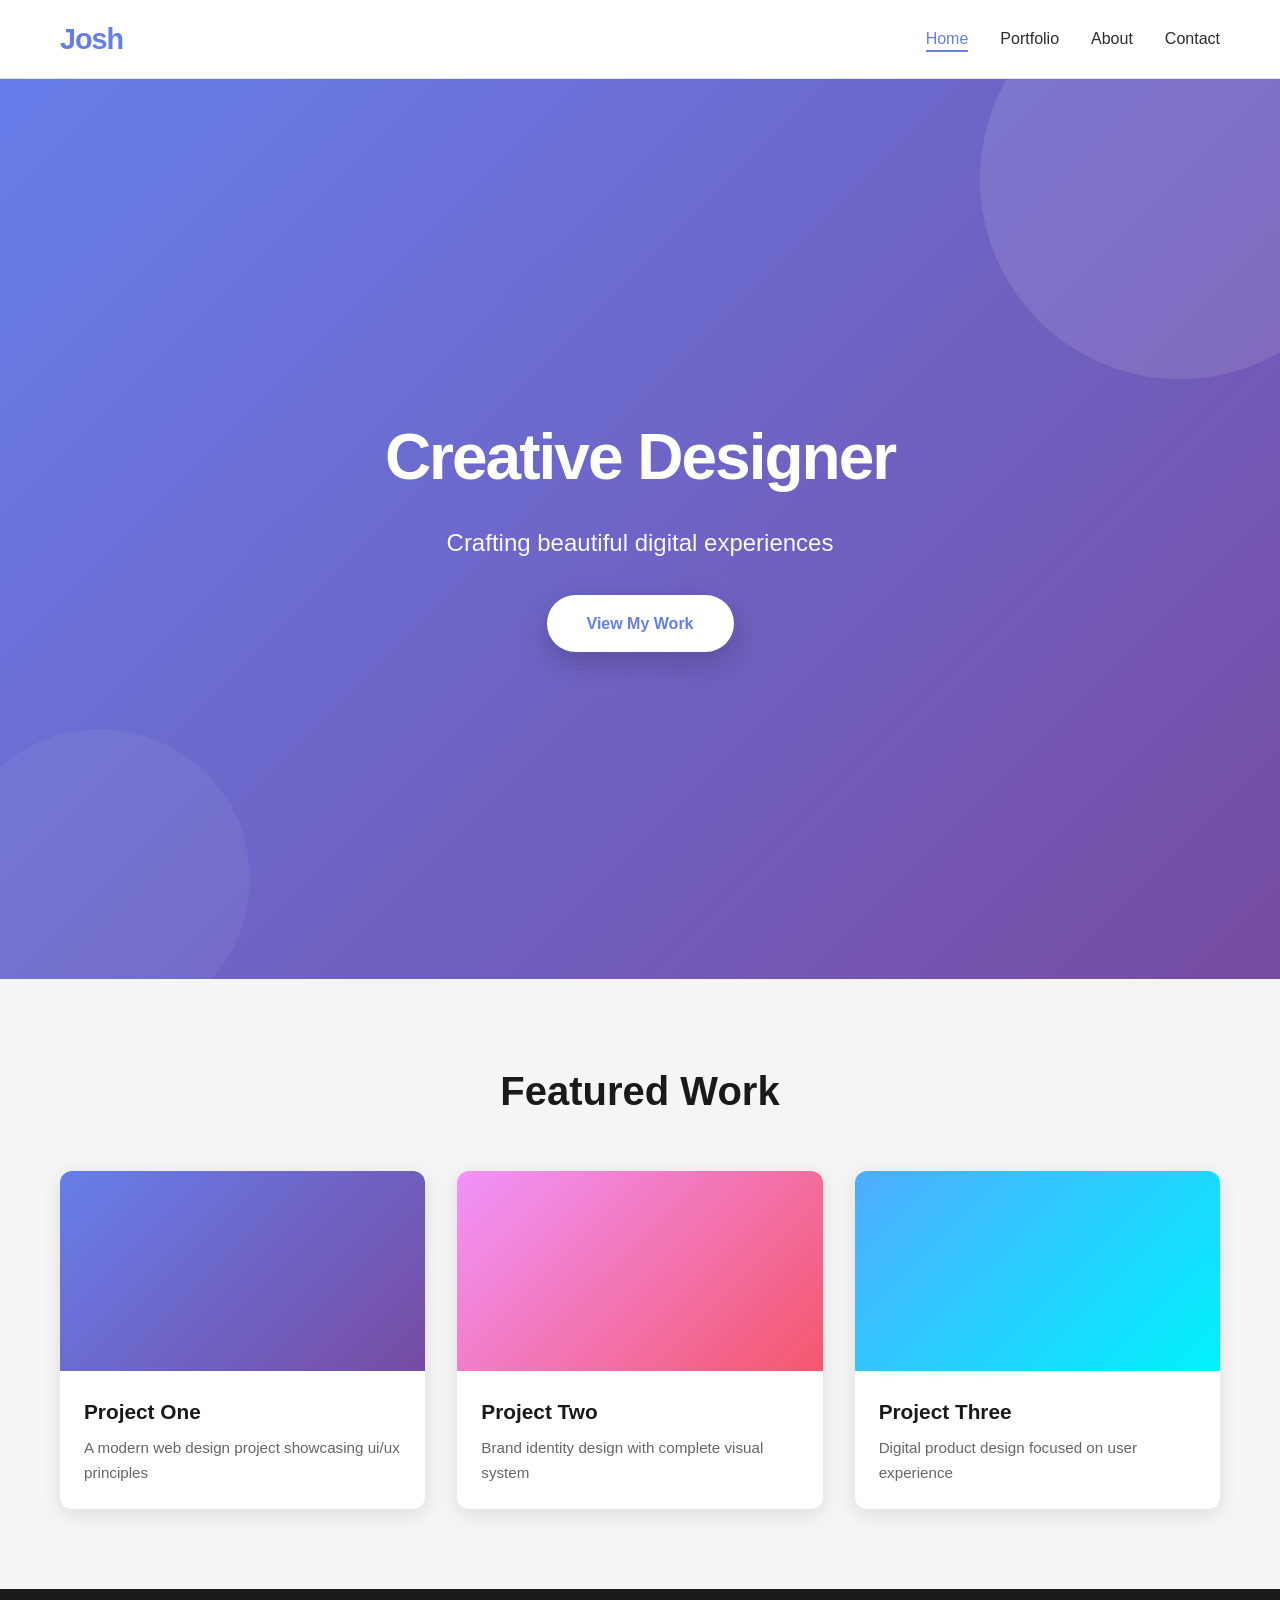
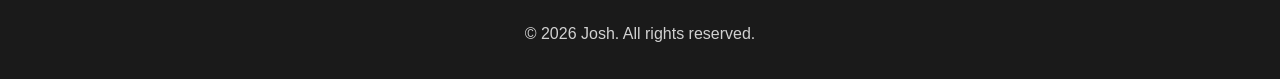
==== index.html @ e6ee7c11 "first commit" ====
<!DOCTYPE html>
<html lang="en">
<head>
    <meta charset="UTF-8">
    <meta name="viewport" content="width=device-width, initial-scale=1.0">
    <title>Josh - Designer</title>
    <link rel="stylesheet" href="css/style.css">
</head>
<body>
    <nav class="navbar">
        <div class="nav-container">
            <div class="logo">Josh</div>
            <ul class="nav-menu">
                <li><a href="index.html" class="active">Home</a></li>
                <li><a href="pages/portfolio.html">Portfolio</a></li>
                <li><a href="pages/about.html">About</a></li>
                <li><a href="pages/contact.html">Contact</a></li>
            </ul>
        </div>
    </nav>

    <section class="hero">
        <div class="hero-content">
            <h1>Creative Designer</h1>
            <p>Crafting beautiful digital experiences</p>
            <a href="pages/portfolio.html" class="cta-button">View My Work</a>
        </div>
    </section>

    <section class="featured">
        <div class="container">
            <h2>Featured Work</h2>
            <div class="grid">
                <div class="card">
                    <div class="card-image" style="background: linear-gradient(135deg, #667eea 0%, #764ba2 100%);"></div>
                    <h3>Project One</h3>
                    <p>A modern web design project showcasing ui/ux principles</p>
                </div>
                <div class="card">
                    <div class="card-image" style="background: linear-gradient(135deg, #f093fb 0%, #f5576c 100%);"></div>
                    <h3>Project Two</h3>
                    <p>Brand identity design with complete visual system</p>
                </div>
                <div class="card">
                    <div class="card-image" style="background: linear-gradient(135deg, #4facfe 0%, #00f2fe 100%);"></div>
                    <h3>Project Three</h3>
                    <p>Digital product design focused on user experience</p>
                </div>
            </div>
        </div>
    </section>

    <footer>
        <div class="container">
            <p>&copy; 2026 Josh. All rights reserved.</p>
        </div>
    </footer>
</body>
</html>
---- css/style.css ----
* {
    margin: 0;
    padding: 0;
    box-sizing: border-box;
}

:root {
    --primary: #1a1a1a;
    --secondary: #ffffff;
    --accent: #667eea;
    --light-gray: #f5f5f5;
    --dark-gray: #333333;
    --text: #2c2c2c;
}

html {
    scroll-behavior: smooth;
}

body {
    font-family: 'Segoe UI', Tahoma, Geneva, Verdana, sans-serif;
    color: var(--text);
    line-height: 1.6;
    background-color: var(--secondary);
}

.container {
    max-width: 1200px;
    margin: 0 auto;
    padding: 0 20px;
}

/* Navigation */
.navbar {
    position: sticky;
    top: 0;
    z-index: 100;
    background: var(--secondary);
    border-bottom: 1px solid #e0e0e0;
    padding: 1rem 0;
}

.nav-container {
    max-width: 1200px;
    margin: 0 auto;
    padding: 0 20px;
    display: flex;
    justify-content: space-between;
    align-items: center;
}

.logo {
    font-size: 1.8rem;
    font-weight: 700;
    color: var(--accent);
    letter-spacing: -1px;
}

.nav-menu {
    display: flex;
    list-style: none;
    gap: 2rem;
}

.nav-menu a {
    text-decoration: none;
    color: var(--text);
    font-weight: 500;
    transition: color 0.3s ease;
    position: relative;
}

.nav-menu a:hover,
.nav-menu a.active {
    color: var(--accent);
}

.nav-menu a::after {
    content: '';
    position: absolute;
    width: 0;
    height: 2px;
    bottom: -5px;
    left: 0;
    background: var(--accent);
    transition: width 0.3s ease;
}

.nav-menu a:hover::after,
.nav-menu a.active::after {
    width: 100%;
}

/* Hero Section */
.hero {
    min-height: 100vh;
    display: flex;
    align-items: center;
    justify-content: center;
    background: linear-gradient(135deg, #667eea 0%, #764ba2 100%);
    color: white;
    text-align: center;
    position: relative;
    overflow: hidden;
}

.hero::before {
    content: '';
    position: absolute;
    width: 400px;
    height: 400px;
    border-radius: 50%;
    background: rgba(255, 255, 255, 0.1);
    top: -100px;
    right: -100px;
    animation: float 6s ease-in-out infinite;
}

.hero::after {
    content: '';
    position: absolute;
    width: 300px;
    height: 300px;
    border-radius: 50%;
    background: rgba(255, 255, 255, 0.05);
    bottom: -50px;
    left: -50px;
    animation: float 8s ease-in-out infinite reverse;
}

@keyframes float {
    0%, 100% {
        transform: translateY(0px);
    }
    50% {
        transform: translateY(30px);
    }
}

.hero-content {
    position: relative;
    z-index: 1;
}

.hero h1 {
    font-size: 4rem;
    margin-bottom: 1rem;
    font-weight: 700;
    letter-spacing: -2px;
}

.hero p {
    font-size: 1.5rem;
    margin-bottom: 2rem;
    font-weight: 300;
    opacity: 0.95;
}

.cta-button {
    display: inline-block;
    padding: 1rem 2.5rem;
    background: white;
    color: var(--accent);
    text-decoration: none;
    border-radius: 50px;
    font-weight: 600;
    transition: all 0.3s ease;
    box-shadow: 0 10px 30px rgba(0, 0, 0, 0.2);
}

.cta-button:hover {
    transform: translateY(-2px);
    box-shadow: 0 15px 40px rgba(0, 0, 0, 0.3);
}

/* Featured Section */
.featured {
    padding: 5rem 0;
    background: var(--light-gray);
}

.featured h2 {
    font-size: 2.5rem;
    margin-bottom: 3rem;
    text-align: center;
    color: var(--primary);
}

.grid {
    display: grid;
    grid-template-columns: repeat(auto-fit, minmax(300px, 1fr));
    gap: 2rem;
}

.card {
    background: white;
    border-radius: 12px;
    overflow: hidden;
    box-shadow: 0 5px 20px rgba(0, 0, 0, 0.1);
    transition: all 0.3s ease;
    cursor: pointer;
}

.card:hover {
    transform: translateY(-8px);
    box-shadow: 0 15px 40px rgba(0, 0, 0, 0.15);
}

.card-image {
    width: 100%;
    height: 200px;
    background-size: cover;
    background-position: center;
}

.card h3 {
    padding: 1.5rem 1.5rem 0.5rem;
    font-size: 1.3rem;
    color: var(--primary);
}

.card p {
    padding: 0 1.5rem 1.5rem;
    color: #666;
    font-size: 0.95rem;
}

/* Footer */
footer {
    background: var(--primary);
    color: var(--secondary);
    padding: 2rem 0;
    text-align: center;
}

footer p {
    margin: 0;
    opacity: 0.8;
}

/* Page Sections */
.page-header {
    padding: 3rem 0 1rem;
    background: linear-gradient(135deg, #667eea 0%, #764ba2 100%);
    color: white;
    text-align: center;
}

.page-header h1 {
    font-size: 3rem;
    margin-bottom: 0.5rem;
}

.page-content {
    padding: 3rem 0;
    min-height: 60vh;
}

/* Portfolio Grid */
.portfolio-grid {
    display: grid;
    grid-template-columns: repeat(auto-fit, minmax(350px, 1fr));
    gap: 2.5rem;
}

.portfolio-item {
    border-radius: 12px;
    overflow: hidden;
    box-shadow: 0 5px 20px rgba(0, 0, 0, 0.1);
    transition: all 0.3s ease;
}

.portfolio-item:hover {
    transform: translateY(-8px);
    box-shadow: 0 15px 40px rgba(0, 0, 0, 0.15);
}

.portfolio-item-image {
    width: 100%;
    height: 250px;
    background-size: cover;
    background-position: center;
}

.portfolio-item-content {
    padding: 1.5rem;
    background: white;
}

.portfolio-item h3 {
    color: var(--primary);
    margin-bottom: 0.5rem;
}

.portfolio-item p {
    color: #666;
    font-size: 0.95rem;
}

/* About Section */
.about-section {
    display: grid;
    grid-template-columns: 1fr 1fr;
    gap: 3rem;
    align-items: center;
}

.about-text h2 {
    font-size: 2rem;
    margin-bottom: 1rem;
    color: var(--primary);
}

.about-text p {
    color: #666;
    margin-bottom: 1rem;
    line-height: 1.8;
}

.skills {
    display: grid;
    grid-template-columns: 1fr 1fr;
    gap: 1rem;
    margin-top: 2rem;
}

.skill {
    padding: 1rem;
    background: var(--light-gray);
    border-radius: 8px;
    text-align: center;
}

.skill h4 {
    color: var(--accent);
    margin-bottom: 0.5rem;
}

.about-image {
    width: 100%;
    height: 400px;
    background: linear-gradient(135deg, #667eea 0%, #764ba2 100%);
    border-radius: 12px;
    box-shadow: 0 10px 30px rgba(0, 0, 0, 0.1);
}

/* Contact Form */
.contact-form {
    max-width: 600px;
    margin: 0 auto;
    background: var(--light-gray);
    padding: 2rem;
    border-radius: 12px;
}

.form-group {
    margin-bottom: 1.5rem;
}

label {
    display: block;
    margin-bottom: 0.5rem;
    color: var(--primary);
    font-weight: 600;
}

input,
textarea {
    width: 100%;
    padding: 0.75rem;
    border: 1px solid #ddd;
    border-radius: 6px;
    font-family: inherit;
    font-size: 1rem;
    transition: border-color 0.3s ease;
}

input:focus,
textarea:focus {
    outline: none;
    border-color: var(--accent);
}

textarea {
    resize: vertical;
    min-height: 150px;
}

.submit-btn {
    width: 100%;
    padding: 1rem;
    background: linear-gradient(135deg, #667eea 0%, #764ba2 100%);
    color: white;
    border: none;
    border-radius: 6px;
    font-size: 1rem;
    font-weight: 600;
    cursor: pointer;
    transition: all 0.3s ease;
}

.submit-btn:hover {
    transform: translateY(-2px);
    box-shadow: 0 10px 30px rgba(102, 126, 234, 0.3);
}

/* Responsive Design */
@media (max-width: 768px) {
    .nav-menu {
        gap: 1rem;
        font-size: 0.9rem;
    }

    .hero h1 {
        font-size: 2.5rem;
    }

    .hero p {
        font-size: 1.1rem;
    }

    .featured h2,
    .page-header h1 {
        font-size: 2rem;
    }

    .grid,
    .portfolio-grid {
        grid-template-columns: 1fr;
    }

    .about-section {
        grid-template-columns: 1fr;
    }

    .about-image {
        height: 300px;
    }

    .skills {
        grid-template-columns: 1fr;
    }
}
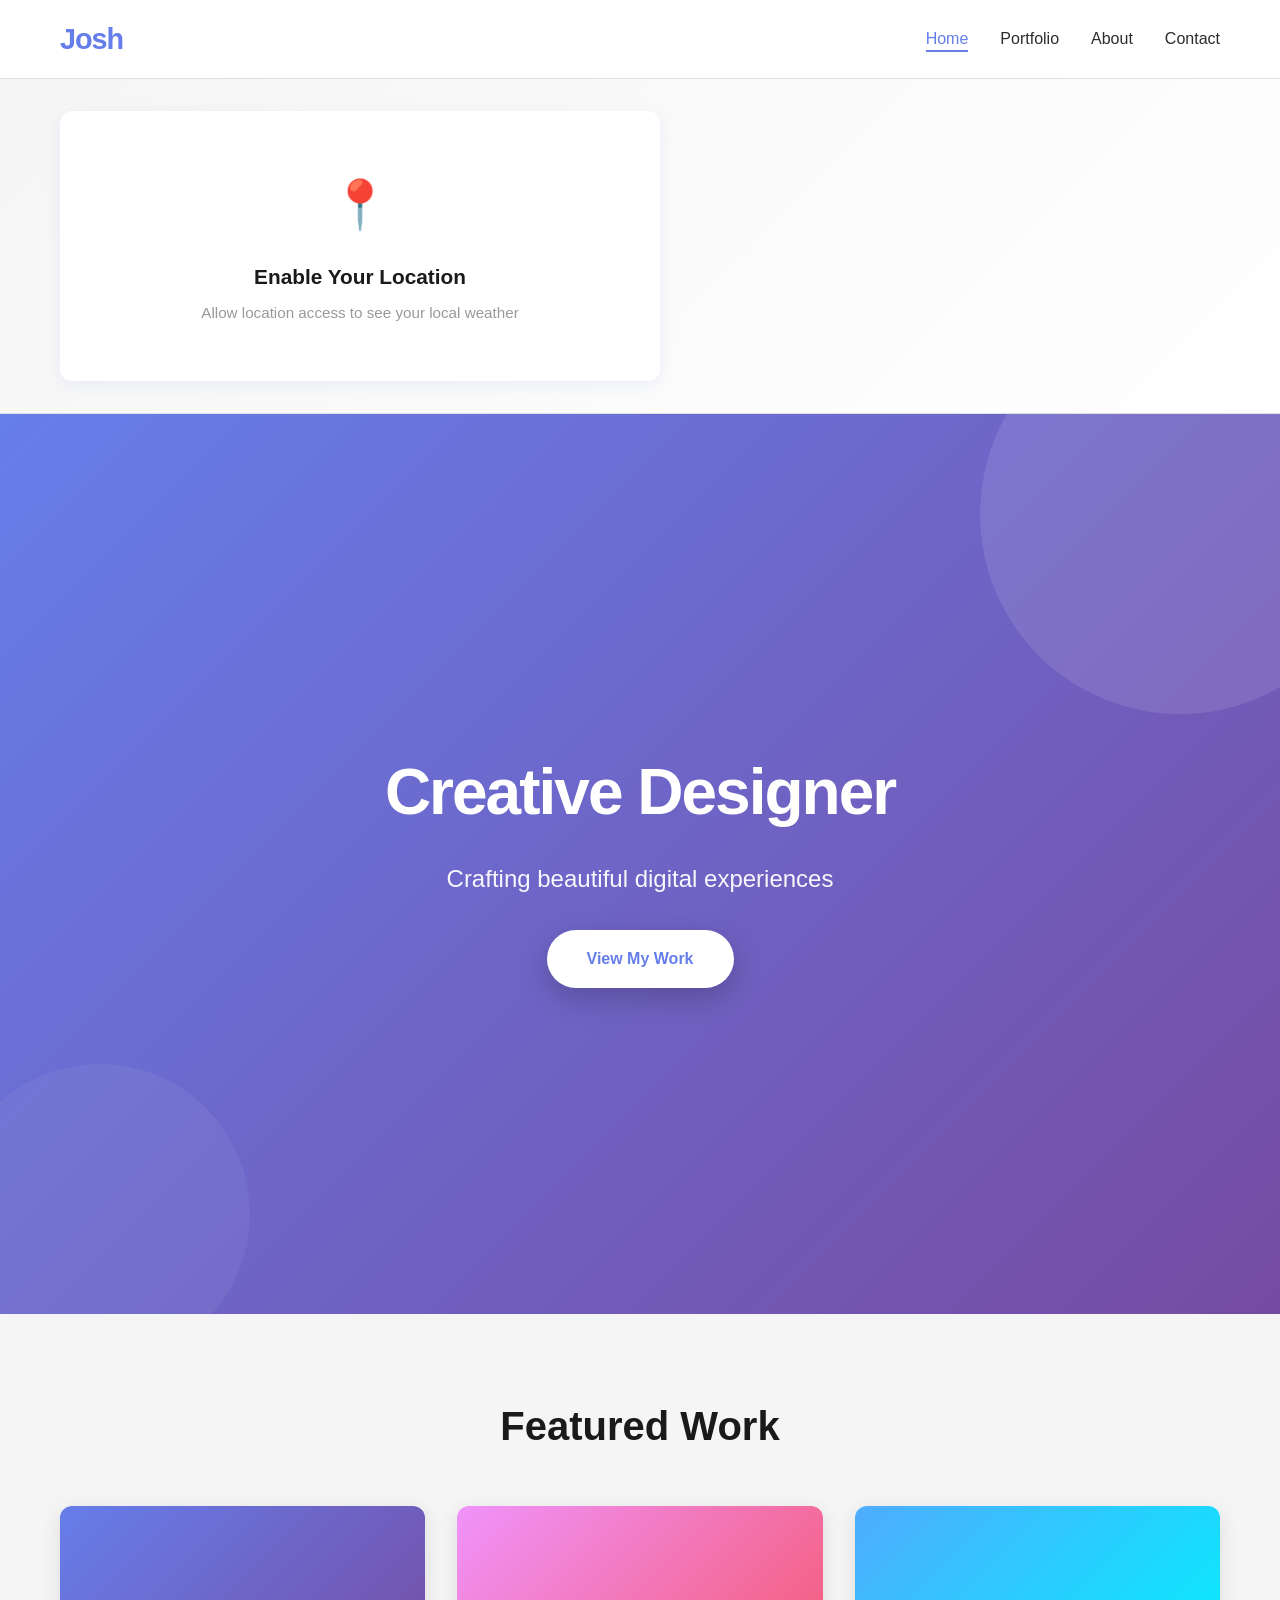
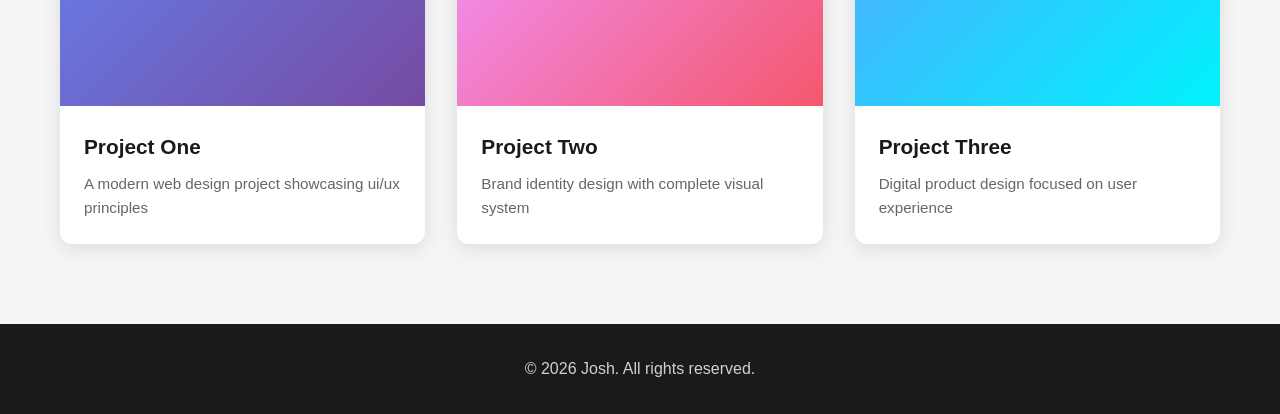
==== commit c156a606: "Add weather widget section with geolocation and API integration" ====
--- a/index.html
+++ b/index.html
@@ -19,6 +19,14 @@
         </div>
     </nav>
 
+    <section class="weather-widget-section">
+        <div class="container">
+            <div class="weather-widget" id="weatherWidget">
+                <div class="weather-loading">Loading weather...</div>
+            </div>
+        </div>
+    </section>
+
     <section class="hero">
         <div class="hero-content">
             <h1>Creative Designer</h1>
@@ -55,5 +63,144 @@
             <p>&copy; 2026 Josh. All rights reserved.</p>
         </div>
     </footer>
+
+    <script>
+        // Weather Widget Script
+        function getWeather() {
+            if (navigator.geolocation) {
+                navigator.geolocation.getCurrentPosition(
+                    position => {
+                        const { latitude, longitude } = position.coords;
+                        fetchWeatherData(latitude, longitude);
+                    },
+                    error => {
+                        // Show friendly message if location is denied
+                        document.getElementById('weatherWidget').innerHTML = `
+                            <div class="weather-location-denied">
+                                <div class="weather-location-icon">📍</div>
+                                <h3>Enable Your Location</h3>
+                                <p>Allow location access to see your local weather</p>
+                            </div>
+                        `;
+                    }
+                );
+            } else {
+                // Fallback if geolocation not supported
+                document.getElementById('weatherWidget').innerHTML = `
+                    <div class="weather-location-denied">
+                        <div class="weather-location-icon">📍</div>
+                        <h3>Location Not Supported</h3>
+                        <p>Your browser doesn't support location access</p>
+                    </div>
+                `;
+            }
+        }
+
+        function fetchWeatherData(latitude, longitude) {
+            const weatherUrl = `https://api.open-meteo.com/v1/forecast?latitude=${latitude}&longitude=${longitude}&current=temperature_2m,relative_humidity_2m,apparent_temperature,weather_code,wind_speed_10m&temperature_unit=fahrenheit`;
+            const locationUrl = `https://nominatim.openstreetmap.org/reverse?format=json&lat=${latitude}&lon=${longitude}`;
+            
+            Promise.all([
+                fetch(weatherUrl).then(response => response.json()),
+                fetch(locationUrl).then(response => response.json())
+            ])
+            .then(([weatherData, locationData]) => {
+                displayWeather(weatherData, locationData);
+            })
+            .catch(error => {
+                console.error('Error fetching data:', error);
+                document.getElementById('weatherWidget').innerHTML = '<div class="weather-error">Unable to load weather</div>';
+            });
+        }
+
+        function getWeatherEmoji(weatherCode) {
+            // WMO Weather interpretation codes
+            if (weatherCode === 0 || weatherCode === 1) return '☀️';
+            if (weatherCode === 2) return '⛅';
+            if (weatherCode === 3) return '☁️';
+            if (weatherCode === 45 || weatherCode === 48) return '🌫️';
+            if (weatherCode >= 51 && weatherCode <= 67) return '🌧️';
+            if (weatherCode >= 71 && weatherCode <= 85) return '❄️';
+            if (weatherCode === 86 || weatherCode === 87) return '🌨️';
+            if (weatherCode >= 80 && weatherCode <= 82) return '🌧️';
+            if (weatherCode === 95 || weatherCode === 96 || weatherCode === 99) return '⛈️';
+            return '🌤️';
+        }
+
+        function getWeatherDescription(weatherCode) {
+            const descriptions = {
+                0: 'Clear sky',
+                1: 'Mainly clear',
+                2: 'Partly cloudy',
+                3: 'Overcast',
+                45: 'Foggy',
+                48: 'Depositing rime fog',
+                51: 'Light drizzle',
+                53: 'Moderate drizzle',
+                55: 'Dense drizzle',
+                61: 'Slight rain',
+                63: 'Moderate rain',
+                65: 'Heavy rain',
+                71: 'Slight snow',
+                73: 'Moderate snow',
+                75: 'Heavy snow',
+                77: 'Snow grains',
+                80: 'Slight rain showers',
+                81: 'Moderate rain showers',
+                82: 'Violent rain showers',
+                85: 'Slight snow showers',
+                86: 'Heavy snow showers',
+                95: 'Thunderstorm',
+                96: 'Thunderstorm with slight hail',
+                99: 'Thunderstorm with heavy hail'
+            };
+            return descriptions[weatherCode] || 'Unknown';
+        }
+
+        function displayWeather(data, locationData) {
+            const current = data.current;
+            const temperature = Math.round(current.temperature_2m);
+            const apparentTemp = Math.round(current.apparent_temperature);
+            const humidity = current.relative_humidity_2m;
+            const windSpeed = Math.round(current.wind_speed_10m);
+            const weatherCode = current.weather_code;
+            const emoji = getWeatherEmoji(weatherCode);
+            const description = getWeatherDescription(weatherCode);
+            
+            // Extract location name
+            const locationName = locationData.address?.city || locationData.address?.town || locationData.address?.county || 'Your Location';
+
+            const weatherHTML = `
+                <div class="weather-content">
+                    <div class="weather-location">${locationName}</div>
+                    <div class="weather-main">
+                        <div class="weather-emoji">${emoji}</div>
+                        <div class="weather-info">
+                            <div class="weather-temp">${temperature}°F</div>
+                            <div class="weather-description">${description}</div>
+                        </div>
+                    </div>
+                    <div class="weather-details">
+                        <div class="weather-detail">
+                            <span class="detail-label">Feels like</span>
+                            <span class="detail-value">${apparentTemp}°F</span>
+                        </div>
+                        <div class="weather-detail">
+                            <span class="detail-label">Humidity</span>
+                            <span class="detail-value">${humidity}%</span>
+                        </div>
+                        <div class="weather-detail">
+                            <span class="detail-label">Wind</span>
+                            <span class="detail-value">${windSpeed} mph</span>
+                        </div>
+                    </div>
+                </div>
+            `;
+            document.getElementById('weatherWidget').innerHTML = weatherHTML;
+        }
+
+        // Load weather on page load
+        window.addEventListener('load', getWeather);
+    </script>
 </body>
 </html>
--- a/css/style.css
+++ b/css/style.css
@@ -89,6 +89,123 @@
 .nav-menu a:hover::after,
 .nav-menu a.active::after {
     width: 100%;
+}
+
+/* Weather Widget Section */
+.weather-widget-section {
+    padding: 2rem 0;
+    background: linear-gradient(135deg, #f5f5f5 0%, #ffffff 100%);
+    border-bottom: 1px solid #e0e0e0;
+}
+
+.weather-widget {
+    background: white;
+    border-radius: 12px;
+    padding: 1.5rem;
+    box-shadow: 0 4px 15px rgba(102, 126, 234, 0.1);
+    max-width: 600px;
+}
+
+.weather-loading,
+.weather-error {
+    text-align: center;
+    color: #666;
+    padding: 1rem;
+}
+
+.weather-location-denied {
+    text-align: center;
+    padding: 2rem 1rem;
+    color: #666;
+}
+
+.weather-location-icon {
+    font-size: 3rem;
+    margin-bottom: 1rem;
+}
+
+.weather-location-denied h3 {
+    color: var(--primary);
+    margin-bottom: 0.5rem;
+    font-size: 1.3rem;
+}
+
+.weather-location-denied p {
+    font-size: 0.95rem;
+    color: #999;
+}
+
+.weather-content {
+    display: flex;
+    flex-direction: column;
+    gap: 1rem;
+}
+
+.weather-location {
+    font-size: 0.95rem;
+    color: #999;
+    text-transform: uppercase;
+    letter-spacing: 0.5px;
+    font-weight: 600;
+}
+
+.weather-main {
+    display: flex;
+    align-items: center;
+    gap: 1.5rem;
+    flex: 1;
+}
+
+.weather-emoji {
+    font-size: 4rem;
+    line-height: 1;
+}
+
+.weather-info {
+    flex: 1;
+}
+
+.weather-temp {
+    font-size: 2.5rem;
+    font-weight: 700;
+    color: var(--primary);
+    line-height: 1;
+}
+
+.weather-description {
+    font-size: 1.1rem;
+    color: #666;
+    margin-top: 0.5rem;
+}
+
+.weather-details {
+    display: flex;
+    gap: 1.5rem;
+    margin-top: 1rem;
+    padding-top: 1rem;
+    border-top: 1px solid #e0e0e0;
+}
+
+.weather-detail {
+    display: flex;
+    flex-direction: column;
+    align-items: center;
+    text-align: center;
+}
+
+.detail-label {
+    font-size: 0.85rem;
+    color: #999;
+    text-transform: uppercase;
+    letter-spacing: 0.5px;
+    font-weight: 600;
+}
+
+.detail-value {
+    font-size: 1.3rem;
+    font-weight: 700;
+    color: var(--accent);
+    margin-top: 0.25rem;
 }
 
 /* Hero Section */
@@ -440,4 +557,16 @@
     .skills {
         grid-template-columns: 1fr;
     }
-}
+
+    .weather-emoji {
+        font-size: 3rem;
+    }
+
+    .weather-temp {
+        font-size: 2rem;
+    }
+
+    .weather-details {
+        gap: 1rem;
+    }
+}
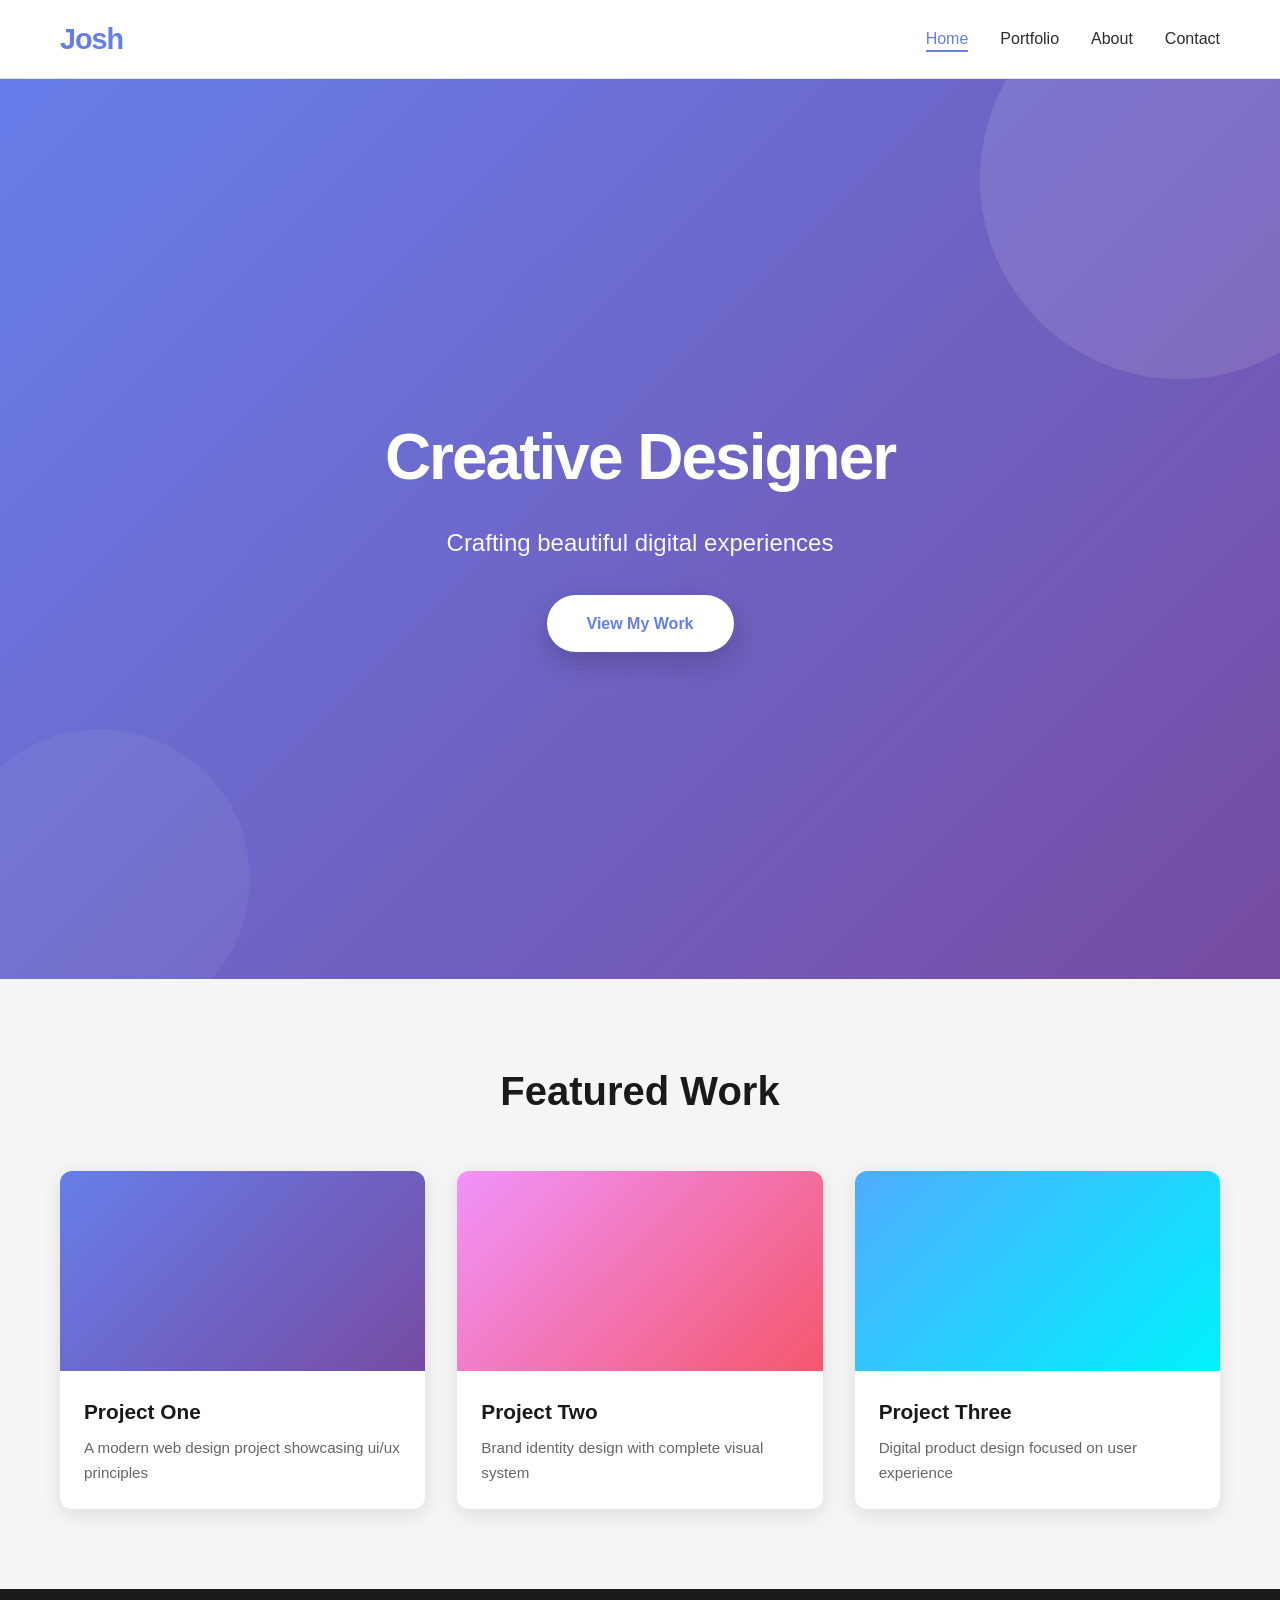
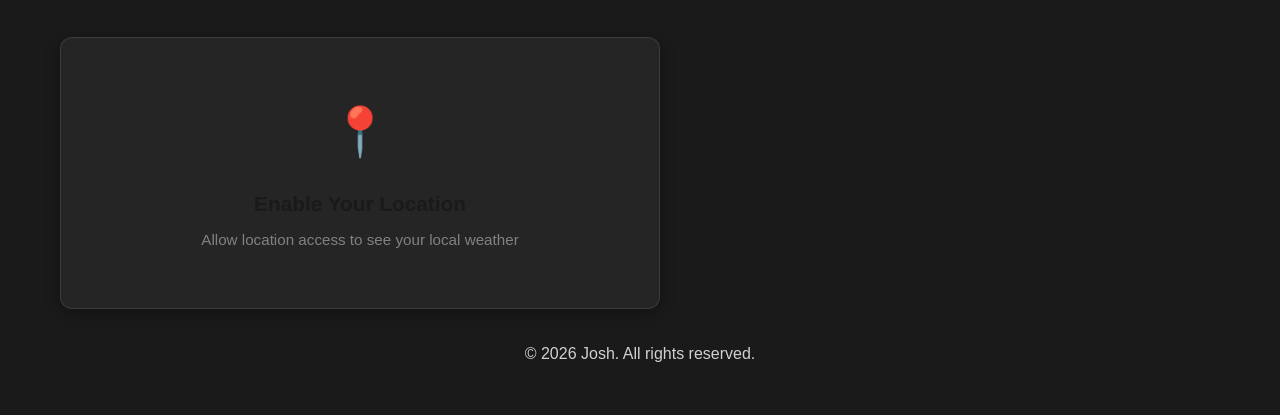
==== commit 34631cba: "Refactor weather widget integration into footer and update initialization logic" ====
--- a/index.html
+++ b/index.html
@@ -18,14 +18,6 @@
             </ul>
         </div>
     </nav>
-
-    <section class="weather-widget-section">
-        <div class="container">
-            <div class="weather-widget" id="weatherWidget">
-                <div class="weather-loading">Loading weather...</div>
-            </div>
-        </div>
-    </section>
 
     <section class="hero">
         <div class="hero-content">
@@ -60,147 +52,13 @@
 
     <footer>
         <div class="container">
+            <div class="weather-widget" id="weatherWidget">
+                <div class="weather-loading">Loading weather...</div>
+            </div>
             <p>&copy; 2026 Josh. All rights reserved.</p>
         </div>
     </footer>
 
-    <script>
-        // Weather Widget Script
-        function getWeather() {
-            if (navigator.geolocation) {
-                navigator.geolocation.getCurrentPosition(
-                    position => {
-                        const { latitude, longitude } = position.coords;
-                        fetchWeatherData(latitude, longitude);
-                    },
-                    error => {
-                        // Show friendly message if location is denied
-                        document.getElementById('weatherWidget').innerHTML = `
-                            <div class="weather-location-denied">
-                                <div class="weather-location-icon">📍</div>
-                                <h3>Enable Your Location</h3>
-                                <p>Allow location access to see your local weather</p>
-                            </div>
-                        `;
-                    }
-                );
-            } else {
-                // Fallback if geolocation not supported
-                document.getElementById('weatherWidget').innerHTML = `
-                    <div class="weather-location-denied">
-                        <div class="weather-location-icon">📍</div>
-                        <h3>Location Not Supported</h3>
-                        <p>Your browser doesn't support location access</p>
-                    </div>
-                `;
-            }
-        }
-
-        function fetchWeatherData(latitude, longitude) {
-            const weatherUrl = `https://api.open-meteo.com/v1/forecast?latitude=${latitude}&longitude=${longitude}&current=temperature_2m,relative_humidity_2m,apparent_temperature,weather_code,wind_speed_10m&temperature_unit=fahrenheit`;
-            const locationUrl = `https://nominatim.openstreetmap.org/reverse?format=json&lat=${latitude}&lon=${longitude}`;
-            
-            Promise.all([
-                fetch(weatherUrl).then(response => response.json()),
-                fetch(locationUrl).then(response => response.json())
-            ])
-            .then(([weatherData, locationData]) => {
-                displayWeather(weatherData, locationData);
-            })
-            .catch(error => {
-                console.error('Error fetching data:', error);
-                document.getElementById('weatherWidget').innerHTML = '<div class="weather-error">Unable to load weather</div>';
-            });
-        }
-
-        function getWeatherEmoji(weatherCode) {
-            // WMO Weather interpretation codes
-            if (weatherCode === 0 || weatherCode === 1) return '☀️';
-            if (weatherCode === 2) return '⛅';
-            if (weatherCode === 3) return '☁️';
-            if (weatherCode === 45 || weatherCode === 48) return '🌫️';
-            if (weatherCode >= 51 && weatherCode <= 67) return '🌧️';
-            if (weatherCode >= 71 && weatherCode <= 85) return '❄️';
-            if (weatherCode === 86 || weatherCode === 87) return '🌨️';
-            if (weatherCode >= 80 && weatherCode <= 82) return '🌧️';
-            if (weatherCode === 95 || weatherCode === 96 || weatherCode === 99) return '⛈️';
-            return '🌤️';
-        }
-
-        function getWeatherDescription(weatherCode) {
-            const descriptions = {
-                0: 'Clear sky',
-                1: 'Mainly clear',
-                2: 'Partly cloudy',
-                3: 'Overcast',
-                45: 'Foggy',
-                48: 'Depositing rime fog',
-                51: 'Light drizzle',
-                53: 'Moderate drizzle',
-                55: 'Dense drizzle',
-                61: 'Slight rain',
-                63: 'Moderate rain',
-                65: 'Heavy rain',
-                71: 'Slight snow',
-                73: 'Moderate snow',
-                75: 'Heavy snow',
-                77: 'Snow grains',
-                80: 'Slight rain showers',
-                81: 'Moderate rain showers',
-                82: 'Violent rain showers',
-                85: 'Slight snow showers',
-                86: 'Heavy snow showers',
-                95: 'Thunderstorm',
-                96: 'Thunderstorm with slight hail',
-                99: 'Thunderstorm with heavy hail'
-            };
-            return descriptions[weatherCode] || 'Unknown';
-        }
-
-        function displayWeather(data, locationData) {
-            const current = data.current;
-            const temperature = Math.round(current.temperature_2m);
-            const apparentTemp = Math.round(current.apparent_temperature);
-            const humidity = current.relative_humidity_2m;
-            const windSpeed = Math.round(current.wind_speed_10m);
-            const weatherCode = current.weather_code;
-            const emoji = getWeatherEmoji(weatherCode);
-            const description = getWeatherDescription(weatherCode);
-            
-            // Extract location name
-            const locationName = locationData.address?.city || locationData.address?.town || locationData.address?.county || 'Your Location';
-
-            const weatherHTML = `
-                <div class="weather-content">
-                    <div class="weather-location">${locationName}</div>
-                    <div class="weather-main">
-                        <div class="weather-emoji">${emoji}</div>
-                        <div class="weather-info">
-                            <div class="weather-temp">${temperature}°F</div>
-                            <div class="weather-description">${description}</div>
-                        </div>
-                    </div>
-                    <div class="weather-details">
-                        <div class="weather-detail">
-                            <span class="detail-label">Feels like</span>
-                            <span class="detail-value">${apparentTemp}°F</span>
-                        </div>
-                        <div class="weather-detail">
-                            <span class="detail-label">Humidity</span>
-                            <span class="detail-value">${humidity}%</span>
-                        </div>
-                        <div class="weather-detail">
-                            <span class="detail-label">Wind</span>
-                            <span class="detail-value">${windSpeed} mph</span>
-                        </div>
-                    </div>
-                </div>
-            `;
-            document.getElementById('weatherWidget').innerHTML = weatherHTML;
-        }
-
-        // Load weather on page load
-        window.addEventListener('load', getWeather);
-    </script>
+    <script src="js/app.js"></script>
 </body>
 </html>
--- a/css/style.css
+++ b/css/style.css
@@ -89,13 +89,6 @@
 .nav-menu a:hover::after,
 .nav-menu a.active::after {
     width: 100%;
-}
-
-/* Weather Widget Section */
-.weather-widget-section {
-    padding: 2rem 0;
-    background: linear-gradient(135deg, #f5f5f5 0%, #ffffff 100%);
-    border-bottom: 1px solid #e0e0e0;
 }
 
 .weather-widget {
@@ -346,8 +339,39 @@
 footer {
     background: var(--primary);
     color: var(--secondary);
-    padding: 2rem 0;
-    text-align: center;
+    padding: 3rem 0;
+    text-align: center;
+}
+
+footer .weather-widget {
+    margin-bottom: 2rem;
+    background: rgba(255, 255, 255, 0.05);
+    border: 1px solid rgba(255, 255, 255, 0.1);
+    box-shadow: 0 4px 15px rgba(0, 0, 0, 0.3);
+}
+
+footer .weather-location {
+    color: rgba(255, 255, 255, 0.7);
+}
+
+footer .weather-temp {
+    color: var(--secondary);
+}
+
+footer .weather-description {
+    color: rgba(255, 255, 255, 0.8);
+}
+
+footer .detail-label {
+    color: rgba(255, 255, 255, 0.6);
+}
+
+footer .detail-value {
+    color: var(--accent);
+}
+
+footer .weather-details {
+    border-top-color: rgba(255, 255, 255, 0.1);
 }
 
 footer p {
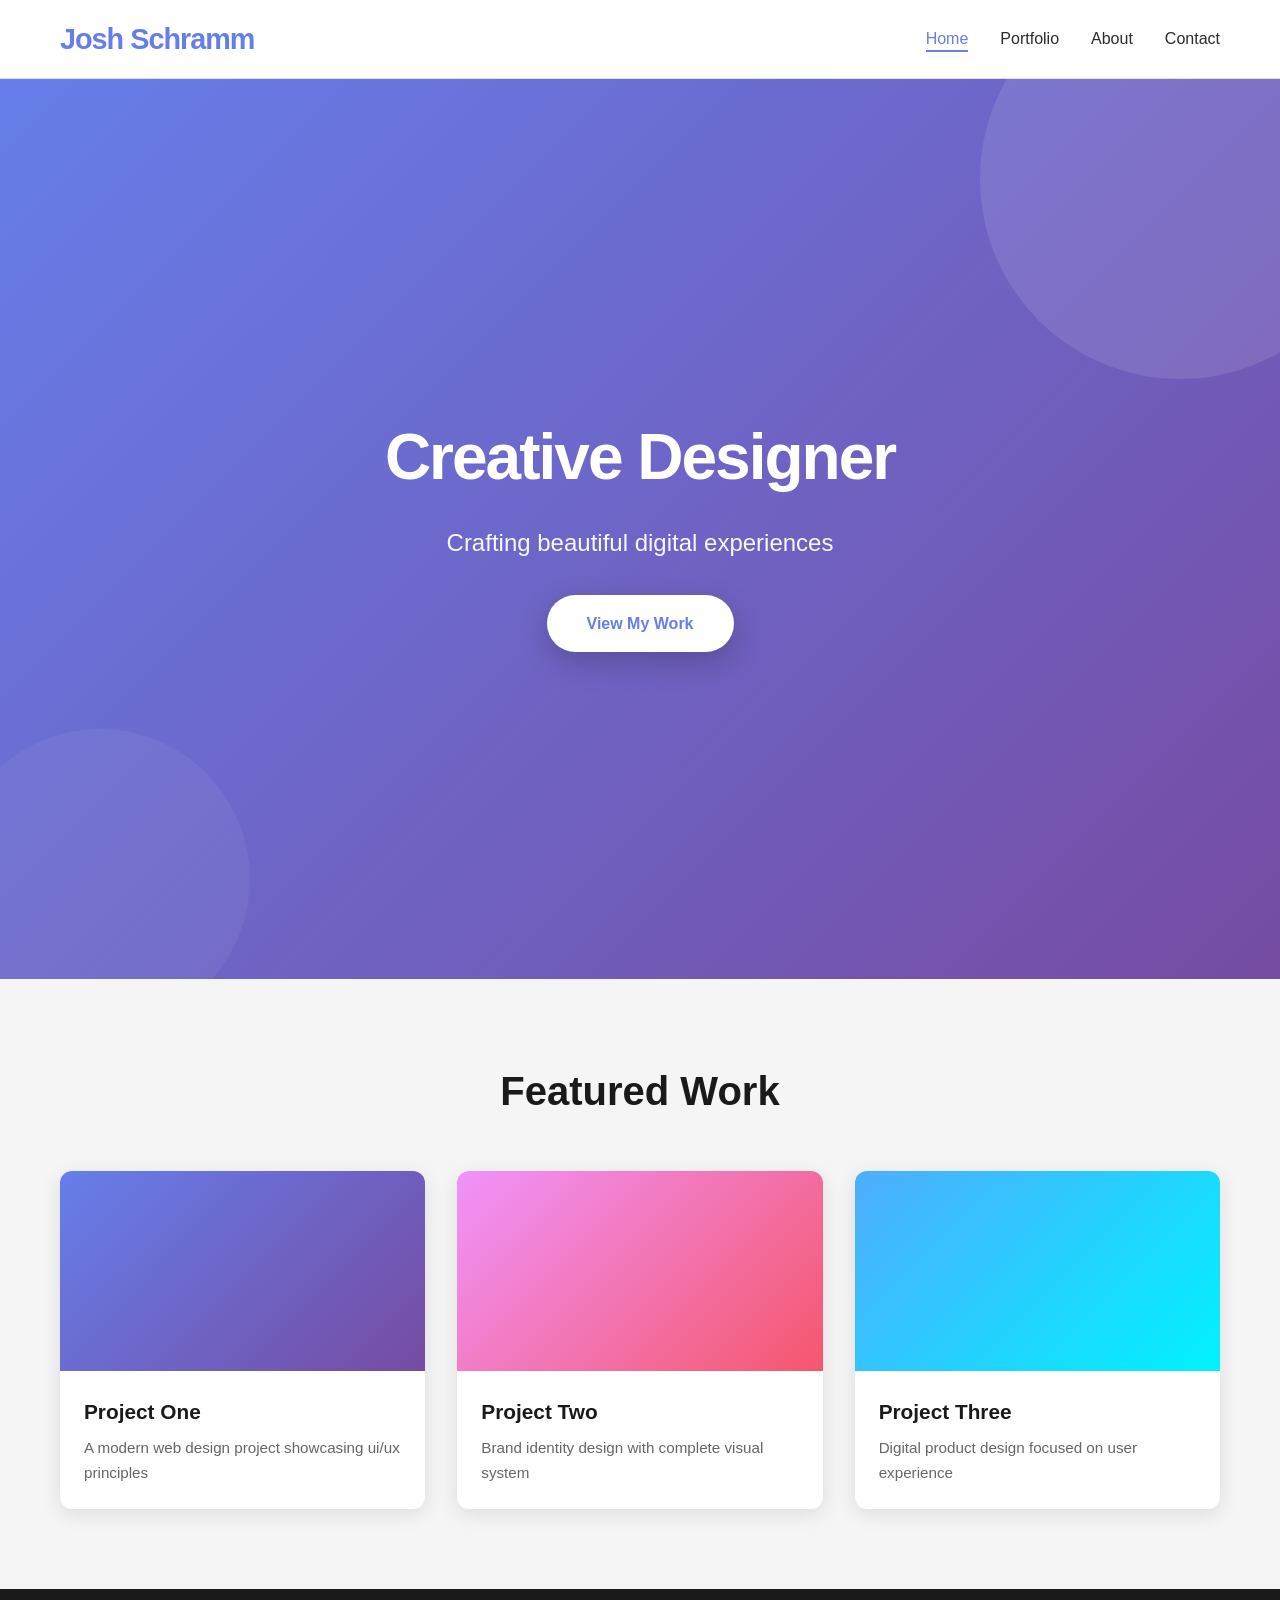
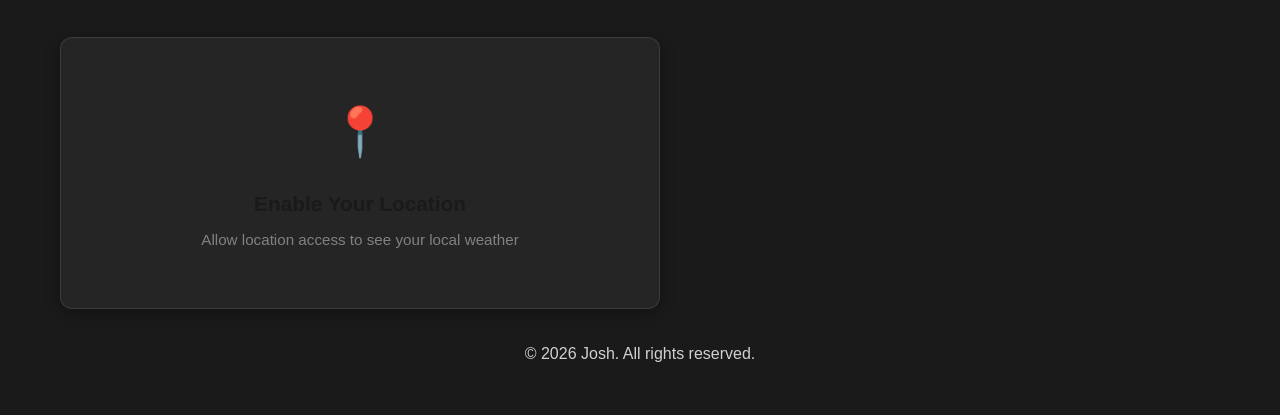
==== commit e705cd45: "Update logo links to use anchor tags and enhance styling for hover effects" ====
--- a/index.html
+++ b/index.html
@@ -9,7 +9,7 @@
 <body>
     <nav class="navbar">
         <div class="nav-container">
-            <div class="logo">Josh</div>
+            <a href="index.html" class="logo">Josh Schramm</a>
             <ul class="nav-menu">
                 <li><a href="index.html" class="active">Home</a></li>
                 <li><a href="pages/portfolio.html">Portfolio</a></li>
--- a/css/style.css
+++ b/css/style.css
@@ -54,6 +54,12 @@
     font-weight: 700;
     color: var(--accent);
     letter-spacing: -1px;
+    text-decoration: none;
+    transition: color 0.3s ease;
+}
+
+.logo:hover {
+    color: #764ba2;
 }
 
 .nav-menu {
